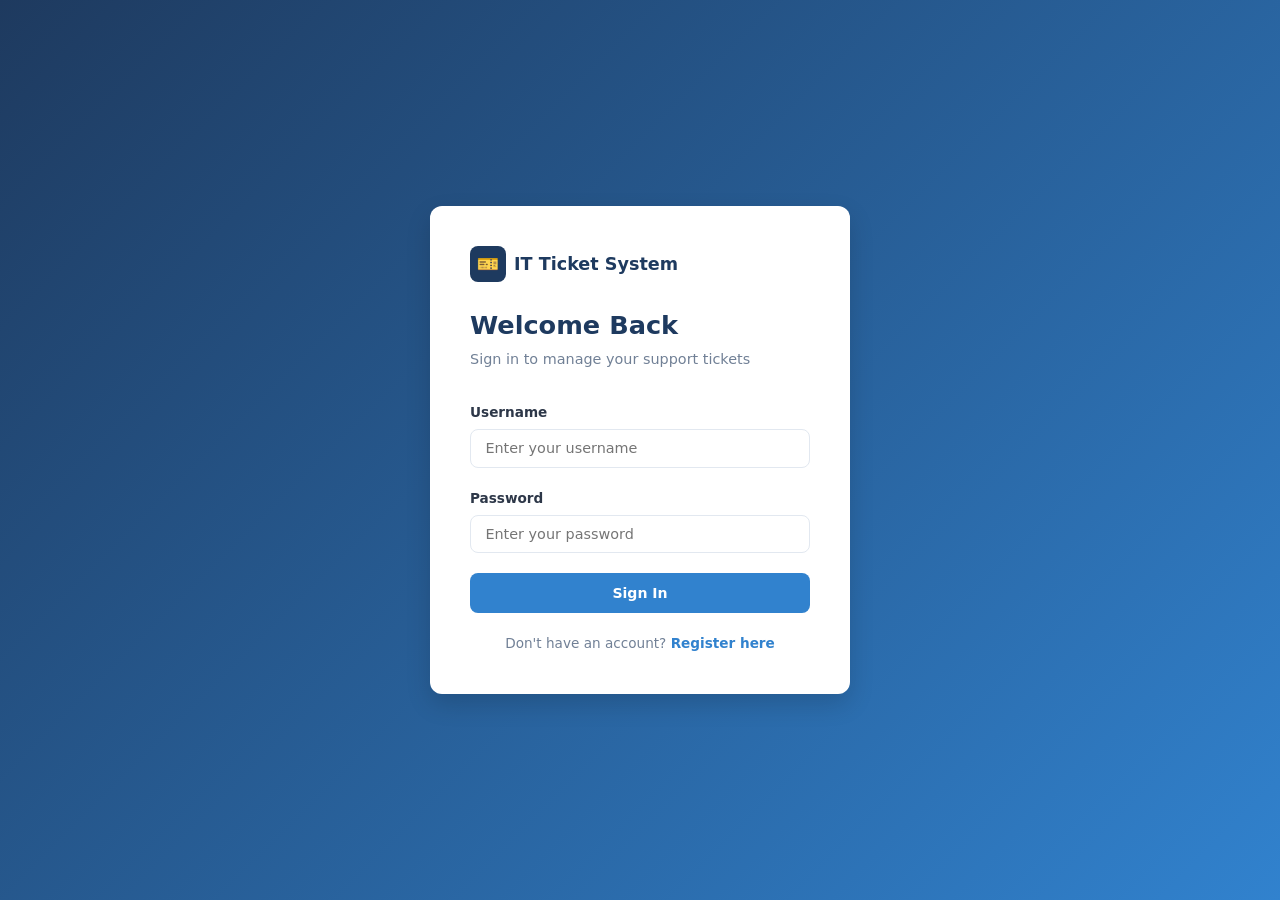
==== frontend/pages/index.html @ f01c74a6 "first commit" ====
<!DOCTYPE html>
<html lang="en">
<head>
    <meta charset="UTF-8">
    <meta name="viewport" content="width=device-width, initial-scale=1.0">
    <title>Login — IT Ticket System</title>
    <link rel="stylesheet" href="../css/style.css">
</head>
<body class="auth-page">

    <div class="auth-card">
        <!-- Logo -->
        <div class="auth-logo">
            <div class="logo-icon">🎫</div>
            IT Ticket System
        </div>

        <h1>Welcome Back</h1>
        <p class="subtitle">Sign in to manage your support tickets</p>

        <!-- Login Form -->
        <div id="loginForm">
            <div class="form-group">
                <label for="username">Username</label>
                <input type="text" id="username" placeholder="Enter your username">
            </div>

            <div class="form-group">
                <label for="password">Password</label>
                <input type="password" id="password" placeholder="Enter your password">
            </div>

            <!-- Error message shown if login fails -->
            <p class="error-text" id="loginError" style="display:none; margin-bottom:0.75rem;"></p>

            <button class="btn btn-primary" onclick="handleLogin()">
                Sign In
            </button>
        </div>

        <!-- Link to Register page -->
        <div class="auth-link">
            Don't have an account? 
            <a href="../pages/register.html">Register here</a>
        </div>
    </div>

    <script src="../js/api.js"></script>
    <script>
        // -------------------------------------------------------
        // handleLogin() — Called when user clicks "Sign In"
        // 1. Gets username + password from inputs
        // 2. Sends POST /auth/login to the backend
        // 3. Saves token + user info in localStorage
        // 4. Redirects to the correct dashboard based on role
        // -------------------------------------------------------
        async function handleLogin() {
            const username = document.getElementById("username").value.trim();
            const password = document.getElementById("password").value.trim();
            const errorEl = document.getElementById("loginError");

            // Basic validation
            if (!username || !password) {
                errorEl.textContent = "Please enter both username and password.";
                errorEl.style.display = "block";
                return;
            }

            errorEl.style.display = "none";

            try {
                // Send login request to backend
                const data = await apiFetch("/auth/login", {
                    method: "POST",
                    body: JSON.stringify({ username, password })
                });

                // Save token and user info for use on other pages
                localStorage.setItem("token", data.token);
                localStorage.setItem("user", JSON.stringify({
                    username: data.username,
                    role: data.role,
                    token: data.token
                }));

                // Redirect based on role
                if (data.role === "admin") {
                    window.location.href = "../pages/admin-dashboard.html";
                } else {
                    window.location.href = "../pages/user-dashboard.html";
                }

            } catch (err) {
                errorEl.textContent = err.message;
                errorEl.style.display = "block";
            }
        }

        // Allow pressing Enter to submit the form
        document.addEventListener("keypress", (e) => {
            if (e.key === "Enter") handleLogin();
        });
    </script>
</body>
</html>
---- frontend/css/style.css ----
/* ============================================================
   css/style.css — Global Styles
   Clean, professional IT system aesthetic
   Dark navy sidebar + white content area
   ============================================================ */

/* -------------------------------------------------------
   CSS Variables — Change colors here to retheme the whole app
   ------------------------------------------------------- */
:root {
    --primary: #1e3a5f;        /* Dark navy blue — sidebar, headers */
    --primary-light: #2d5282;  /* Lighter navy — hover states */
    --accent: #3182ce;         /* Bright blue — buttons, links */
    --accent-hover: #2b6cb0;   /* Darker blue — button hover */
    --success: #38a169;        /* Green — success, open status */
    --warning: #d69e2e;        /* Yellow — medium priority, in progress */
    --danger: #e53e3e;         /* Red — high priority, errors */
    --gray: #718096;           /* Gray — secondary text */
    --light-gray: #f7fafc;     /* Very light — page backgrounds */
    --border: #e2e8f0;         /* Light border color */
    --white: #ffffff;
    --text: #2d3748;           /* Dark text */
    --text-light: #718096;     /* Light text */
    --shadow: 0 1px 3px rgba(0,0,0,0.12), 0 1px 2px rgba(0,0,0,0.08);
    --shadow-md: 0 4px 6px rgba(0,0,0,0.1), 0 2px 4px rgba(0,0,0,0.06);
    --shadow-lg: 0 10px 25px rgba(0,0,0,0.15);
    --radius: 8px;
    --sidebar-width: 240px;
}

/* -------------------------------------------------------
   Reset & Base
   ------------------------------------------------------- */
* {
    margin: 0;
    padding: 0;
    box-sizing: border-box;
}

body {
    font-family: 'Segoe UI', system-ui, -apple-system, sans-serif;
    background: var(--light-gray);
    color: var(--text);
    line-height: 1.5;
}

/* -------------------------------------------------------
   Auth Pages (Login / Register) — Centered card layout
   ------------------------------------------------------- */
.auth-page {
    min-height: 100vh;
    display: flex;
    align-items: center;
    justify-content: center;
    background: linear-gradient(135deg, var(--primary) 0%, var(--accent) 100%);
}

.auth-card {
    background: var(--white);
    border-radius: 12px;
    padding: 2.5rem;
    width: 100%;
    max-width: 420px;
    box-shadow: var(--shadow-lg);
}

.auth-card h1 {
    font-size: 1.6rem;
    font-weight: 700;
    color: var(--primary);
    margin-bottom: 0.25rem;
}

.auth-card .subtitle {
    color: var(--gray);
    font-size: 0.9rem;
    margin-bottom: 2rem;
}

.auth-logo {
    display: flex;
    align-items: center;
    gap: 0.5rem;
    margin-bottom: 1.5rem;
    font-weight: 700;
    color: var(--primary);
    font-size: 1.1rem;
}

.auth-logo .logo-icon {
    width: 36px;
    height: 36px;
    background: var(--primary);
    border-radius: 8px;
    display: flex;
    align-items: center;
    justify-content: center;
    color: white;
    font-size: 1.1rem;
}

/* -------------------------------------------------------
   Forms — Inputs, Labels, Buttons
   ------------------------------------------------------- */
.form-group {
    margin-bottom: 1.25rem;
}

.form-group label {
    display: block;
    font-size: 0.85rem;
    font-weight: 600;
    color: var(--text);
    margin-bottom: 0.4rem;
}

.form-group input,
.form-group select,
.form-group textarea {
    width: 100%;
    padding: 0.65rem 0.9rem;
    border: 1.5px solid var(--border);
    border-radius: var(--radius);
    font-size: 0.9rem;
    color: var(--text);
    background: var(--white);
    transition: border-color 0.2s, box-shadow 0.2s;
    font-family: inherit;
}

.form-group input:focus,
.form-group select:focus,
.form-group textarea:focus {
    outline: none;
    border-color: var(--accent);
    box-shadow: 0 0 0 3px rgba(49, 130, 206, 0.15);
}

.form-group textarea {
    resize: vertical;
    min-height: 90px;
}

/* -------------------------------------------------------
   Buttons
   ------------------------------------------------------- */
.btn {
    display: inline-flex;
    align-items: center;
    gap: 0.4rem;
    padding: 0.6rem 1.2rem;
    border: none;
    border-radius: var(--radius);
    font-size: 0.88rem;
    font-weight: 600;
    cursor: pointer;
    transition: all 0.2s;
    text-decoration: none;
    font-family: inherit;
}

.btn-primary {
    background: var(--accent);
    color: white;
    width: 100%;
    justify-content: center;
    padding: 0.75rem;
}

.btn-primary:hover { background: var(--accent-hover); transform: translateY(-1px); }

.btn-success { background: var(--success); color: white; }
.btn-success:hover { background: #2f855a; }

.btn-danger { background: var(--danger); color: white; }
.btn-danger:hover { background: #c53030; }

.btn-secondary { background: var(--border); color: var(--text); }
.btn-secondary:hover { background: #cbd5e0; }

.btn-warning { background: var(--warning); color: white; }
.btn-warning:hover { background: #b7791f; }

.btn-sm { padding: 0.4rem 0.8rem; font-size: 0.8rem; }

.btn-full { width: 100%; justify-content: center; }

/* -------------------------------------------------------
   Layout — Sidebar + Main content
   ------------------------------------------------------- */
.layout {
    display: flex;
    min-height: 100vh;
}

/* Sidebar */
.sidebar {
    width: var(--sidebar-width);
    background: var(--primary);
    color: white;
    display: flex;
    flex-direction: column;
    position: fixed;
    top: 0;
    left: 0;
    height: 100vh;
    z-index: 100;
}

.sidebar-logo {
    padding: 1.5rem 1.25rem;
    border-bottom: 1px solid rgba(255,255,255,0.1);
    font-weight: 700;
    font-size: 1rem;
    display: flex;
    align-items: center;
    gap: 0.6rem;
}

.sidebar-logo .icon {
    width: 32px;
    height: 32px;
    background: rgba(255,255,255,0.15);
    border-radius: 6px;
    display: flex;
    align-items: center;
    justify-content: center;
    font-size: 1rem;
}

.sidebar-user {
    padding: 1rem 1.25rem;
    border-bottom: 1px solid rgba(255,255,255,0.1);
    font-size: 0.82rem;
    opacity: 0.85;
}

.sidebar-user .role-badge {
    display: inline-block;
    background: rgba(255,255,255,0.2);
    border-radius: 20px;
    padding: 0.15rem 0.5rem;
    font-size: 0.72rem;
    margin-top: 0.2rem;
    text-transform: uppercase;
    letter-spacing: 0.05em;
}

.sidebar-nav {
    flex: 1;
    padding: 1rem 0;
    list-style: none;
}

.sidebar-nav a {
    display: flex;
    align-items: center;
    gap: 0.75rem;
    padding: 0.75rem 1.25rem;
    color: rgba(255,255,255,0.8);
    text-decoration: none;
    font-size: 0.88rem;
    transition: all 0.2s;
    border-left: 3px solid transparent;
}

.sidebar-nav a:hover,
.sidebar-nav a.active {
    background: rgba(255,255,255,0.1);
    color: white;
    border-left-color: var(--accent);
}

.sidebar-footer {
    padding: 1rem 1.25rem;
    border-top: 1px solid rgba(255,255,255,0.1);
}

/* Main content area (shifts right to account for sidebar) */
.main-content {
    margin-left: var(--sidebar-width);
    flex: 1;
    padding: 2rem;
    max-width: calc(100vw - var(--sidebar-width));
}

/* Page header */
.page-header {
    margin-bottom: 1.75rem;
}

.page-header h1 {
    font-size: 1.5rem;
    font-weight: 700;
    color: var(--primary);
}

.page-header p {
    color: var(--gray);
    font-size: 0.9rem;
    margin-top: 0.25rem;
}

/* -------------------------------------------------------
   Stat Cards (Dashboard counters)
   ------------------------------------------------------- */
.stats-grid {
    display: grid;
    grid-template-columns: repeat(auto-fit, minmax(180px, 1fr));
    gap: 1rem;
    margin-bottom: 2rem;
}

.stat-card {
    background: var(--white);
    border-radius: var(--radius);
    padding: 1.25rem;
    box-shadow: var(--shadow);
    border-left: 4px solid var(--accent);
    transition: transform 0.2s, box-shadow 0.2s;
}

.stat-card:hover { transform: translateY(-2px); box-shadow: var(--shadow-md); }
.stat-card.green { border-left-color: var(--success); }
.stat-card.red { border-left-color: var(--danger); }
.stat-card.yellow { border-left-color: var(--warning); }

.stat-card .stat-value {
    font-size: 2rem;
    font-weight: 700;
    color: var(--primary);
    line-height: 1;
}

.stat-card .stat-label {
    font-size: 0.8rem;
    color: var(--gray);
    margin-top: 0.4rem;
    font-weight: 500;
    text-transform: uppercase;
    letter-spacing: 0.05em;
}

/* -------------------------------------------------------
   Cards (white boxes)
   ------------------------------------------------------- */
.card {
    background: var(--white);
    border-radius: var(--radius);
    box-shadow: var(--shadow);
    margin-bottom: 1.5rem;
}

.card-header {
    padding: 1.25rem 1.5rem;
    border-bottom: 1px solid var(--border);
    display: flex;
    align-items: center;
    justify-content: space-between;
    flex-wrap: wrap;
    gap: 0.75rem;
}

.card-header h2 {
    font-size: 1rem;
    font-weight: 700;
    color: var(--primary);
}

.card-body { padding: 1.5rem; }

/* -------------------------------------------------------
   Tables
   ------------------------------------------------------- */
.table-wrapper {
    overflow-x: auto;
}

table {
    width: 100%;
    border-collapse: collapse;
    font-size: 0.88rem;
}

thead th {
    background: var(--light-gray);
    padding: 0.75rem 1rem;
    text-align: left;
    font-size: 0.78rem;
    font-weight: 700;
    color: var(--gray);
    text-transform: uppercase;
    letter-spacing: 0.05em;
    border-bottom: 1px solid var(--border);
}

tbody td {
    padding: 0.85rem 1rem;
    border-bottom: 1px solid var(--border);
    color: var(--text);
}

tbody tr:last-child td { border-bottom: none; }
tbody tr:hover { background: #f8fafc; }

/* -------------------------------------------------------
   Badges (Status & Priority labels)
   ------------------------------------------------------- */
.badge {
    display: inline-block;
    padding: 0.25rem 0.65rem;
    border-radius: 20px;
    font-size: 0.75rem;
    font-weight: 600;
    text-transform: capitalize;
}

.badge-open { background: #c6f6d5; color: #276749; }
.badge-inprogress { background: #fefcbf; color: #975a16; }
.badge-closed { background: #e2e8f0; color: #4a5568; }
.badge-canceled { background: #fed7d7; color: #9b2c2c; }

.badge-high { background: #fed7d7; color: #9b2c2c; }
.badge-medium { background: #fefcbf; color: #975a16; }
.badge-low { background: #c6f6d5; color: #276749; }

/* -------------------------------------------------------
   Modals (popups)
   ------------------------------------------------------- */
.modal-overlay {
    display: none;
    position: fixed;
    inset: 0;
    background: rgba(0,0,0,0.5);
    z-index: 1000;
    align-items: center;
    justify-content: center;
    padding: 1rem;
}

.modal-overlay.open {
    display: flex;
}

.modal {
    background: var(--white);
    border-radius: 12px;
    width: 100%;
    max-width: 600px;
    max-height: 90vh;
    overflow-y: auto;
    box-shadow: var(--shadow-lg);
    animation: slideUp 0.25s ease;
}

@keyframes slideUp {
    from { transform: translateY(20px); opacity: 0; }
    to { transform: translateY(0); opacity: 1; }
}

.modal-header {
    padding: 1.25rem 1.5rem;
    border-bottom: 1px solid var(--border);
    display: flex;
    align-items: center;
    justify-content: space-between;
}

.modal-header h3 {
    font-size: 1.1rem;
    font-weight: 700;
    color: var(--primary);
}

.modal-close {
    background: none;
    border: none;
    font-size: 1.4rem;
    cursor: pointer;
    color: var(--gray);
    padding: 0.25rem;
    line-height: 1;
}

.modal-close:hover { color: var(--danger); }

.modal-body { padding: 1.5rem; }

/* Ticket details grid inside modal */
.detail-grid {
    display: grid;
    grid-template-columns: 1fr 1fr;
    gap: 1rem;
    margin-bottom: 1rem;
}

.detail-item label {
    font-size: 0.75rem;
    font-weight: 700;
    text-transform: uppercase;
    letter-spacing: 0.05em;
    color: var(--gray);
    display: block;
    margin-bottom: 0.2rem;
}

.detail-item span {
    font-size: 0.9rem;
    color: var(--text);
    font-weight: 500;
}

.detail-full {
    grid-column: 1 / -1;  /* Spans both columns */
}

.detail-description {
    background: var(--light-gray);
    border-radius: var(--radius);
    padding: 0.75rem;
    font-size: 0.88rem;
    line-height: 1.6;
    margin-top: 0.2rem;
}

.divider {
    border: none;
    border-top: 1px solid var(--border);
    margin: 1.25rem 0;
}

/* Admin response / cancel reason boxes */
.response-box {
    background: #ebf8ff;
    border: 1px solid #bee3f8;
    border-radius: var(--radius);
    padding: 0.75rem;
    font-size: 0.88rem;
    color: #2a69ac;
    margin-top: 0.25rem;
}

.cancel-box {
    background: #fff5f5;
    border: 1px solid #fed7d7;
    border-radius: var(--radius);
    padding: 0.75rem;
    font-size: 0.88rem;
    color: #9b2c2c;
    margin-top: 0.25rem;
}

/* -------------------------------------------------------
   Search bar (admin tickets page)
   ------------------------------------------------------- */
.search-row {
    display: flex;
    gap: 0.75rem;
    align-items: center;
    flex-wrap: wrap;
}

.search-row input {
    flex: 1;
    min-width: 200px;
    padding: 0.6rem 0.9rem;
    border: 1.5px solid var(--border);
    border-radius: var(--radius);
    font-size: 0.88rem;
    font-family: inherit;
    transition: border-color 0.2s;
}

.search-row input:focus {
    outline: none;
    border-color: var(--accent);
}

.search-row select {
    padding: 0.6rem 0.9rem;
    border: 1.5px solid var(--border);
    border-radius: var(--radius);
    font-size: 0.88rem;
    font-family: inherit;
    background: white;
    cursor: pointer;
}

/* -------------------------------------------------------
   Empty state (when table has no data)
   ------------------------------------------------------- */
.empty-state {
    text-align: center;
    padding: 3rem 1rem;
    color: var(--gray);
}

.empty-state .empty-icon { font-size: 2.5rem; margin-bottom: 0.75rem; }
.empty-state p { font-size: 0.9rem; }

/* -------------------------------------------------------
   Toast notifications
   ------------------------------------------------------- */
.toast {
    position: fixed;
    bottom: 1.5rem;
    right: 1.5rem;
    padding: 0.85rem 1.25rem;
    border-radius: var(--radius);
    color: white;
    font-size: 0.88rem;
    font-weight: 600;
    box-shadow: var(--shadow-lg);
    transform: translateY(80px);
    opacity: 0;
    transition: all 0.35s cubic-bezier(0.34, 1.56, 0.64, 1);
    z-index: 9999;
    max-width: 340px;
}

.toast.success { background: var(--success); }
.toast.error { background: var(--danger); }
.toast.show { transform: translateY(0); opacity: 1; }

/* -------------------------------------------------------
   Auth form link text
   ------------------------------------------------------- */
.auth-link {
    text-align: center;
    margin-top: 1.25rem;
    font-size: 0.85rem;
    color: var(--gray);
}

.auth-link a {
    color: var(--accent);
    text-decoration: none;
    font-weight: 600;
}

.auth-link a:hover { text-decoration: underline; }

/* -------------------------------------------------------
   Error messages under inputs
   ------------------------------------------------------- */
.error-text {
    font-size: 0.8rem;
    color: var(--danger);
    margin-top: 0.3rem;
}

/* -------------------------------------------------------
   Responsive — Stack sidebar on mobile
   ------------------------------------------------------- */
@media (max-width: 768px) {
    .sidebar { width: 100%; height: auto; position: relative; }
    .main-content { margin-left: 0; max-width: 100%; }
    .layout { flex-direction: column; }
    .detail-grid { grid-template-columns: 1fr; }
    .stats-grid { grid-template-columns: 1fr 1fr; }
}
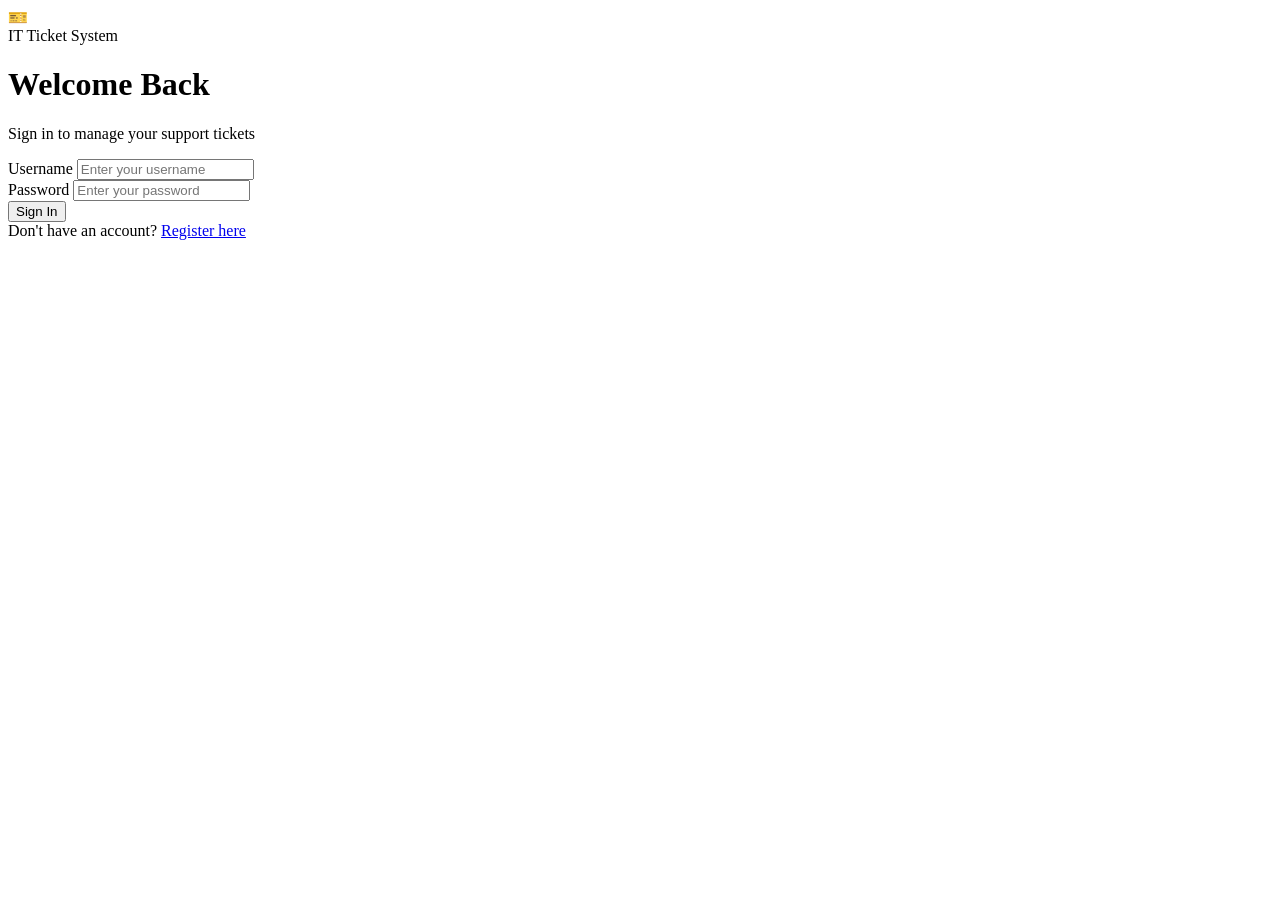
==== commit 61110a49: "updated html files" ====
--- a/frontend/pages/index.html
+++ b/frontend/pages/index.html
@@ -4,7 +4,7 @@
     <meta charset="UTF-8">
     <meta name="viewport" content="width=device-width, initial-scale=1.0">
     <title>Login — IT Ticket System</title>
-    <link rel="stylesheet" href="../css/style.css">
+    <link rel="stylesheet" href="/css/style.css">
 </head>
 <body class="auth-page">
 
@@ -41,11 +41,11 @@
         <!-- Link to Register page -->
         <div class="auth-link">
             Don't have an account? 
-            <a href="../pages/register.html">Register here</a>
+            <a href="/register.html">Register here</a>
         </div>
     </div>
 
-    <script src="../js/api.js"></script>
+    <script src="/js/api.js"></script>
     <script>
         // -------------------------------------------------------
         // handleLogin() — Called when user clicks "Sign In"
@@ -85,9 +85,9 @@
 
                 // Redirect based on role
                 if (data.role === "admin") {
-                    window.location.href = "../pages/admin-dashboard.html";
+                    window.location.href = "/admin-dashboard.html";
                 } else {
-                    window.location.href = "../pages/user-dashboard.html";
+                    window.location.href = "/user-dashboard.html";
                 }
 
             } catch (err) {
